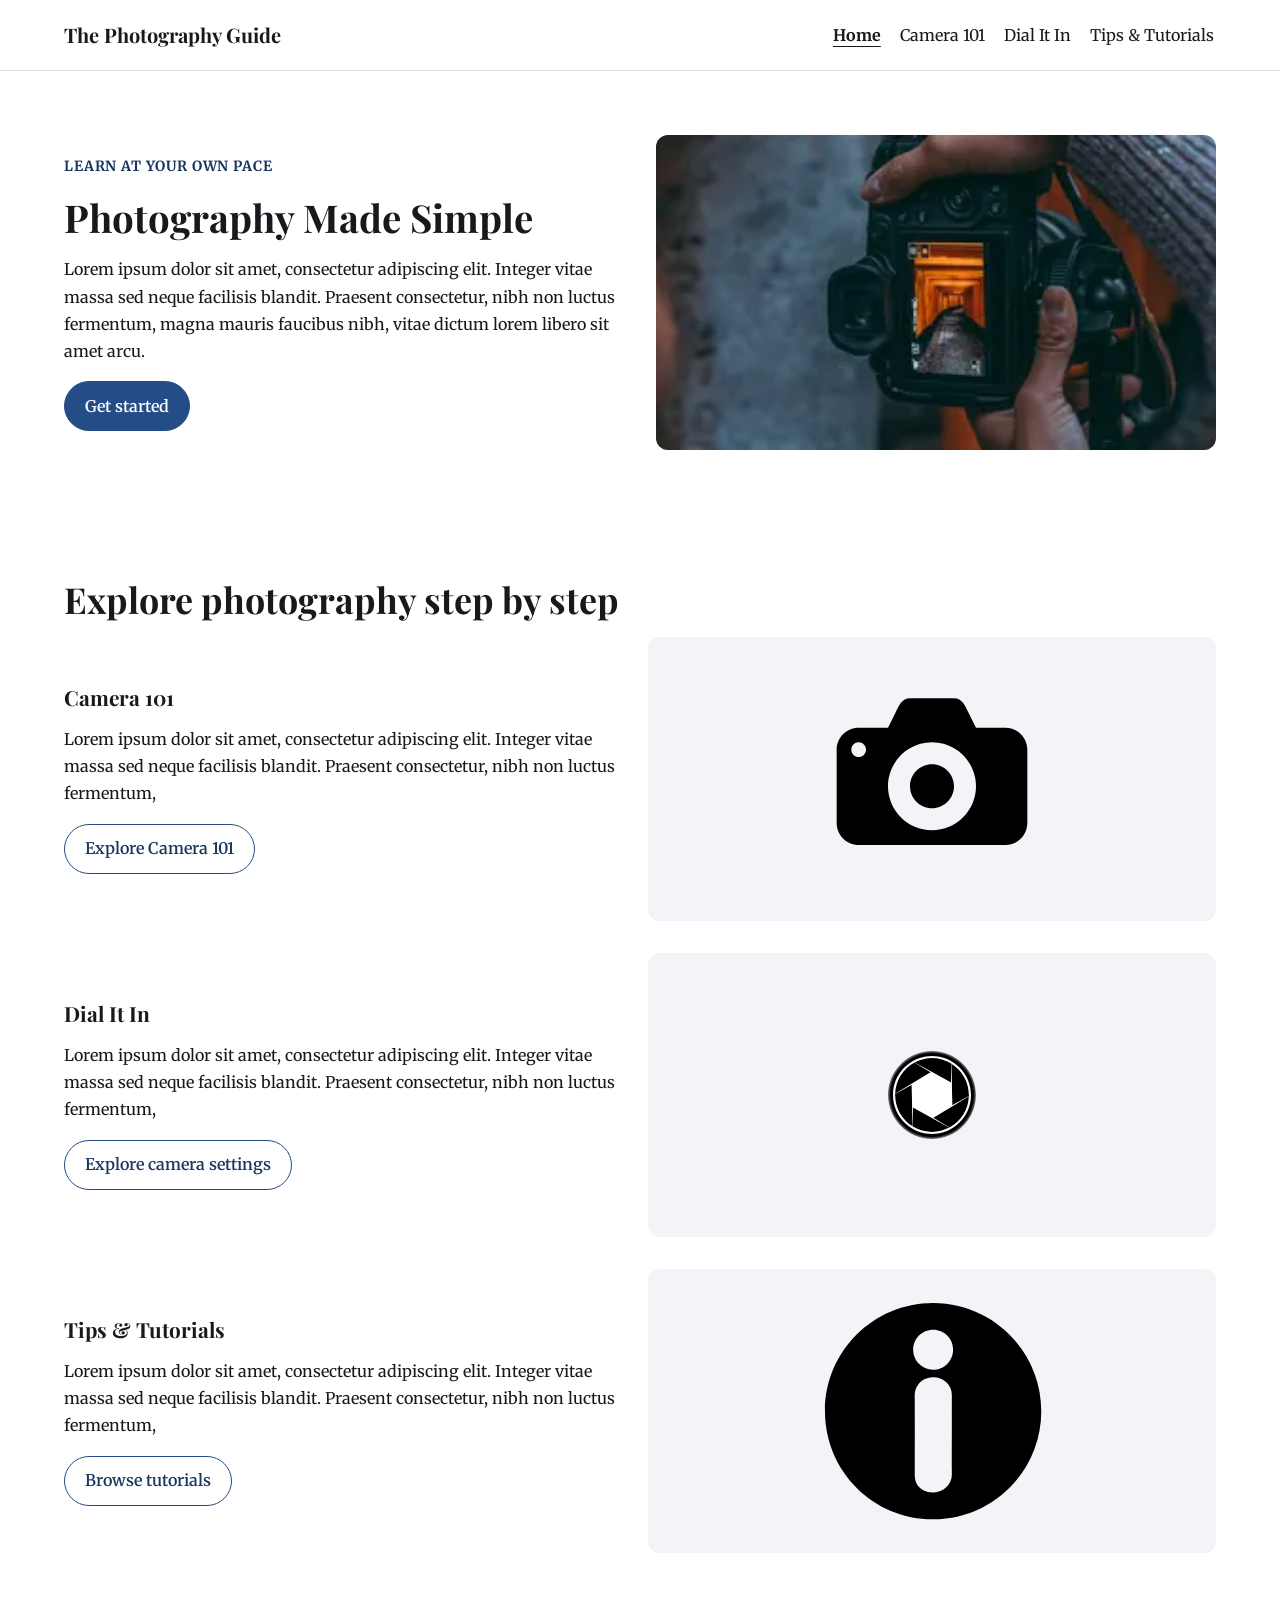
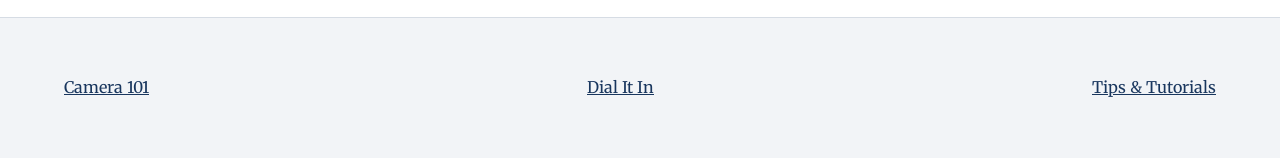
==== index.html @ 8467ba03 "Add files via upload" ====
<!DOCTYPE html>
<html lang="en">
<head>
  <meta charset="UTF-8">
  <meta name="viewport" content="width=device-width, initial-scale=1">
  <meta name="description" content="Learn photography fundamentals, camera settings, and practical techniques.">
  <title>Photography Made Simple | Home</title>
  <link rel="preconnect" href="https://fonts.googleapis.com">
  <link rel="preconnect" href="https://fonts.gstatic.com" crossorigin>
  <link href="https://fonts.googleapis.com/css2?family=Merriweather:wght@400;500;600;700&family=Playfair+Display:wght@400;600;700&display=swap" rel="stylesheet">
  <link rel="stylesheet" href="STYLESHEET.css">
</head>
<body>
  <a class="skip-link" href="#main-content">Skip to main content</a>
  <header class="site-header">
    <div class="page-container site-header-inner">
      <a class="site-logo" href="index.html">The Photography Guide</a>
      <nav class="main-navigation" aria-label="Main navigation">
        <ul class="navigation-links">
          <li><a class="navigation-link" href="index.html" aria-current="page">Home</a></li>
          <li><a class="navigation-link" href="camera-101.html">Camera 101</a></li>
          <li><a class="navigation-link" href="dial-it-in.html">Dial It In</a></li>
          <li><a class="navigation-link" href="tips-tutorials.html">Tips &amp; Tutorials</a></li>
        </ul>
      </nav>
    </div>
  </header>

  <main id="main-content" class="page-container">
    <section class="hero-section" aria-labelledby="home-title">
      <div class="hero-content">
        <div class="hero-copy">
          <p class="eyebrow">Learn at your own pace</p>
          <h1 id="home-title">Photography Made Simple</h1>
          <p>Lorem ipsum dolor sit amet, consectetur adipiscing elit. Integer vitae massa sed neque facilisis blandit. Praesent consectetur, nibh non luctus fermentum, magna mauris faucibus nibh, vitae dictum lorem libero sit amet arcu.</p>
          <a class="button" href="camera-101.html">Get started</a>
        </div>
        <picture class="hero-media">
          <source type="image/webp" srcset="assets/home-hero-480.webp 480w, assets/home-hero-960.webp 960w, assets/home-hero-1440.webp 1440w" sizes="(min-width: 1200px) 560px, (min-width: 768px) 46vw, calc(100vw - 32px)">
          <img class="content-image" src="assets/home-hero-1440.jpg" width="1440" height="500" alt="Person using a camera to photograph a scene" fetchpriority="high">
        </picture>
      </div>
    </section>

    <section class="content-section" aria-labelledby="explore-title">
      <h2 id="explore-title" class="section-heading">Explore photography step by step</h2>
      <div class="learning-sections">
        <article class="learning-card">
          <div class="learning-copy">
            <h3>Camera 101</h3>
            <p>Lorem ipsum dolor sit amet, consectetur adipiscing elit. Integer vitae massa sed neque facilisis blandit. Praesent consectetur, nibh non luctus fermentum, </p>
            <a class="button button-outline" href="camera-101.html">Explore Camera 101</a>
          </div>
          <div class="learning-media">
            <img 
            class="learning-image" 
            src="assets/camera-101.svg" 
            width="350" 
            height="250" 
            alt="" 
            loading="lazy" 
            decoding="async">
          </div>
        </article>

        <article class="learning-card">
          <div class="learning-copy">
            <h3>Dial It In</h3>
            <p>Lorem ipsum dolor sit amet, consectetur adipiscing elit. Integer vitae massa sed neque facilisis blandit. Praesent consectetur, nibh non luctus fermentum, </p>
            <a class="button button-outline" href="dial-it-in.html">Explore camera settings</a>
          </div>
          <div class="learning-media">
            <img 
            class="learning-image" 
            src="assets/dial-it-in.svg" 
            width="350" 
            height="250" 
            alt="" 
            loading="lazy" 
            decoding="async">
          </div>
        </article>

        <article class="learning-card">
          <div class="learning-copy">
            <h3>Tips &amp; Tutorials</h3>
            <p>Lorem ipsum dolor sit amet, consectetur adipiscing elit. Integer vitae massa sed neque facilisis blandit. Praesent consectetur, nibh non luctus fermentum, </p>
            <a class="button button-outline" href="tips-tutorials.html">Browse tutorials</a>
          </div>
          <div class="learning-media">
            <img 
            class="learning-image" 
            src="assets/tips.svg" 
            width="350" 
            height="250" 
            alt="" 
            loading="lazy" 
            decoding="async">
          </div>
        </article>
      </div>
    </section>
  </main>

  <footer class="site-footer">
    <div class="page-container">
      <nav aria-label="Footer navigation">
        <ul class="footer-links">
          <li><a href="camera-101.html">Camera 101</a></li>
          <li><a href="dial-it-in.html">Dial It In</a></li>
          <li><a href="tips-tutorials.html">Tips &amp; Tutorials</a></li>
        </ul>
      </nav>
    </div>
  </footer>
</body>
</html>
---- STYLESHEET.css ----
@layer reset, tokens, base, layout, components, utilities, states, overrides, print;

/* RESET */
@layer reset {
  *, *::before, *::after { 
    box-sizing: border-box; 
  }
  body, h1, h2, h3, p, figure { 
    margin: 0; 
  }
  img, video, svg { 
    display: block; 
    max-width: 100%; 
  }
  button, input, textarea, select { 
    font: inherit; 
  }
}

/* DESIGN VARIABLES */
@layer tokens {
  :root {
    --black: #17191d;
    --white: #fff;
    --grey: #f2f4f7;
    --dark-grey: #566171;
    --blue: #244c86;
    --dark-blue: #19365e;
    --body-font: 'Merriweather', Georgia, serif;
    --heading-font: 'Playfair Display', Georgia, serif;
    --space-small: .5rem;
    --space-medium: 1rem;
    --space-large: 2rem;
    --space-section: 4rem;
    --border-radius: .75rem;
  }
}

/* GENERAL STYLES */
@layer base {
  body { 
    background: var(--white); 
    color: var(--black); 
    font: 400 1rem/1.7 var(--body-font); 
  }
  h1, h2, h3 {
  font-family: var(--heading-font); 
  line-height: 1.2; 
}
  h1 { 
  font-size: clamp(2rem, 3vw, 2.75rem); 
}
  h2 { 
  font-size: clamp(1.4rem, 2.8vw, 2.25rem); 
}
  h3 { 
  font-size: 1.3rem; 
}
  p { 
  max-width: 65ch; 
}
  a { 
color: var(--dark-blue); 
}
.feature-title{
  font-size: 1.35rem;
  line-height: 1.3;
}
}

/* PAGE LAYOUTS */
@layer layout {
  .page-container { 
  width: min(100% - 2rem, 72rem); 
  margin-inline: auto; 
}
  .content-section { 
  padding-block: var(--space-large) var(--space-section); 
}
  .hero-section { 
  padding-block: 3rem 5rem; 
}
  .hero-content { 
  display: grid; 
  grid-template-columns: 1fr;
  align-items: center;
  gap: 2rem;
}
@media (min-width: 768px){
  .hero-content {
  grid-template-columns: 1fr 1fr;
  }
}
  .hero-copy { 
  display: grid; 
  justify-items: start; 
  gap: var(--space-medium); 
}
  .section-heading {
  margin-bottom: var(--space-medium); 
  }
  .learning-sections { 
    display: grid; 
    gap: 2rem; 
  }
  .learning-card { 
  display: grid; 
  gap: var(--space-medium); 
  align-items: center; 
}
  .learning-copy { 
    display: grid; 
    justify-items: start; 
    gap: var(--space-medium); 
  }
  @media (min-width: 768px) {
    .hero-section, .content-section { 
      padding-block: var(--space-section); 
    }
    .hero-content, .learning-card { 
      grid-template-columns: minmax(0, 1fr) minmax(0, 1fr); 
    }
  }
}

/* REUSABLE COMPONENTS */
@layer components {
  .site-header { 
    border-bottom: 1px solid #d6dce4; 
    background: var(--white); 
  }
  .site-header-inner { 
    display: flex; 
    flex-wrap: wrap; 
    align-items: center; 
    justify-content: space-between; 
    gap: var(--space-medium); 
    padding-block: 1rem; 
  }
  .site-logo { 
    font: 700 1.25rem/1.3 var(--heading-font); 
    color: var(--black); 
    text-decoration: none; 
  }
  .main-navigation { 
    width: 100%; 
  }
  .navigation-links { 
    display: flex; 
    flex-wrap: wrap; 
    gap: .25rem 1rem; 
    padding: 0; 
    margin: 0; 
    list-style: none; 
  }
  .navigation-link { 
    display: inline-block; 
    padding: .35rem .1rem; 
    color: var(--black); 
    text-decoration: none; 
  }
  .navigation-link[aria-current="page"] { 
    font-weight: 700; 
    text-decoration: underline; 
    text-underline-offset: .3em;
  }
  .eyebrow { 
    color: var(--dark-blue); 
    font-size: .875rem; 
    font-weight: 700;
    letter-spacing: .06em; 
    text-transform: uppercase; 
  }
  .hero-media { 
    display: block; 
    aspect-ratio: 16/9; 
    border-radius: var(--border-radius); 
    overflow: hidden; 
    background: var(--grey); 
  }
  .content-image { 
    width: 100%; 
    height: 100%; 
    object-fit: cover; 
  }
  .learning-media { 
    display: grid; 
    place-items: center; 
    min-width: 0; 
    aspect-ratio: 2/1; 
    border-radius: var(--border-radius); 
    background: var(--grey); 
    overflow: hidden; 
  }
  .learning-image { 
    width: min(60%, 220px); 
    height: auto; 
    max-height: 100%; 
    object-fit: contain; 
  }
  .button { 
    display: inline-flex; 
    align-items: center; 
    justify-content: center; 
    min-height: 44px; 
    padding: .65rem 1.25rem; 
    border: 1px solid var(--blue); 
    border-radius: 999px; 
    background: var(--blue); 
    color: var(--white); 
    font-weight: 600; 
    text-decoration: none; 
    cursor: pointer; 
  }
  .button-outline { 
    background: var(--white); 
    color: var(--dark-blue); 
  }
  .site-footer { 
    padding-block: 3.5rem; 
    border-top: 1px solid #d6dce4; 
    background: var(--grey); 
  }
  .footer-links { 
    display: flex; 
    flex-wrap: wrap; 
    justify-content: space-between; 
    gap: var(--space-medium); 
    padding: 0; 
    margin: 0; 
    list-style: none; 
  }
  @media (min-width: 768px) { 
    .main-navigation { width: auto; } 
  }
  @media (max-width: 767px) { 
    .footer-links { flex-direction: column; align-items: flex-start; } 
  }
}

/* HELPER CLASSES */
@layer utilities {
  .visually-hidden { 
    position: absolute; 
    width: 1px; 
    height: 1px; 
    padding: 0; 
    margin: -1px; 
    overflow: hidden; 
    clip-path: inset(50%); 
    white-space: nowrap; 
    border: 0; 
  }
}

/* INTERACTIVE STATES */
@layer states {
  :where(a, button, input, textarea, select):focus-visible { 
    outline: 3px solid var(--blue); 
    outline-offset: 3px; 
  }
  .button:hover { 
    background: var(--dark-blue); 
    color: var(--white); 
  }
  .button-outline:hover { 
    background: var(--grey); 
    color: var(--dark-blue); 
  }
  .navigation-link:hover { 
    color: var(--blue); 
  }
  @media (prefers-reduced-motion: reduce) {
    *, *::before, *::after { 
      animation-duration: .01ms !important; 
      animation-iteration-count: 1 !important; 
      transition-duration: .01ms !important; 
      scroll-behavior: auto !important; 
    }
  }
}

@layer overrides {}

/* PRINT STYLES */
@layer print {
  @media print {
    @page { margin: 16mm; }
    body { 
      background: white; 
      color: black; 
      font: 11pt/1.5 Georgia, serif; 
    }
    .site-header, .site-footer, .button { 
      display: none !important; 
    }
    .page-container { 
      width: 100%; 
      max-width: none; 
    }
    .hero-content, .learning-card { 
      display: block; 
    }
    .hero-section, .content-section { 
      padding-block: 0; 
    }
    h1, h2, h3 { 
      break-after: avoid; 
    }
    img, .learning-card { 
      break-inside: avoid; 
    }
  }
}


/* Accessibility additions */
@layer overrides {
 .skip-link { 
  position:absolute; 
  z-index:1000; 
  top:-10rem; 
  left:1rem; 
  padding:.75rem 1rem; 
  background:#fff; 
  color:#19365e; 
  border:3px solid #19365e; 
}
 .skip-link:focus { 
  top:1rem; 
}
 .content-reading { 
  max-width:75ch; 
  margin-inline:auto; 
}
 .content-reading h2 { 
  margin-top:2rem; 
  margin-bottom:.75rem; 
}
 .content-reading h3 { 
  margin-top:1.25rem; 
  margin-bottom:.5rem; 
}
 .content-reading p, .content-reading ul { 
  margin-bottom:1rem; 
}
 .content-reading li { 
  margin-bottom:.5rem; 
}
 .page-intro { 
  padding-block:2rem; 
}
 .diagram-note { 
  border-inline-start:4px solid var(--blue); 
  padding:1rem; 
  background:var(--grey); 
  margin-block:1.5rem; }
 .responsive-media { 
  width:100%; 
  height:auto; 
}
 .navigation-link[aria-current="page"] { 
  text-decoration:underline; 
  text-underline-offset:.3em; 
  font-weight:700; 
}
 :where(a,button):focus-visible { 
  outline:3px solid #19365e; 
  outline-offset:4px; 
}
 @media(max-width:767px) { 
  .site-header-inner { flex-wrap:wrap; } 
  .navigation-links { flex-wrap:wrap; } 
}
}

/* Media layouts */
@layer overrides {
 .asset-figure {
  margin:1.5rem 0;
}
 .asset-figure img {
  display:block;
  max-width:100%;
  width:auto;
  height:auto;
  max-height:32rem;
  object-fit:contain;
  background:#f3f5f7;
}
 .asset-figure figcaption {
  font-size:.9rem;
  line-height:1.6;
  margin-top:.5rem;
}
 .video-wrapper {
  position:relative;
  aspect-ratio:16/9;
  width:100%;
  background:#162638;
  margin-block:1rem;
}
 .video-wrapper iframe {
  position:absolute;
  inset:0;
  width:100%;
  height:100%;
  border:0;
}
 .video-fallback {
  overflow-wrap:anywhere;
}
 .content-reading section {
  padding-block:1rem 2rem;
  border-bottom:1px solid #d5dce4;
}
 .content-reading {
  padding-bottom:3rem;
}
 .content-reading a {
  text-decoration-thickness:2px;
  text-underline-offset:.18em;
}
 @media (prefers-reduced-motion: reduce) {
  .asset-figure img {animation:none!important;}
}
}
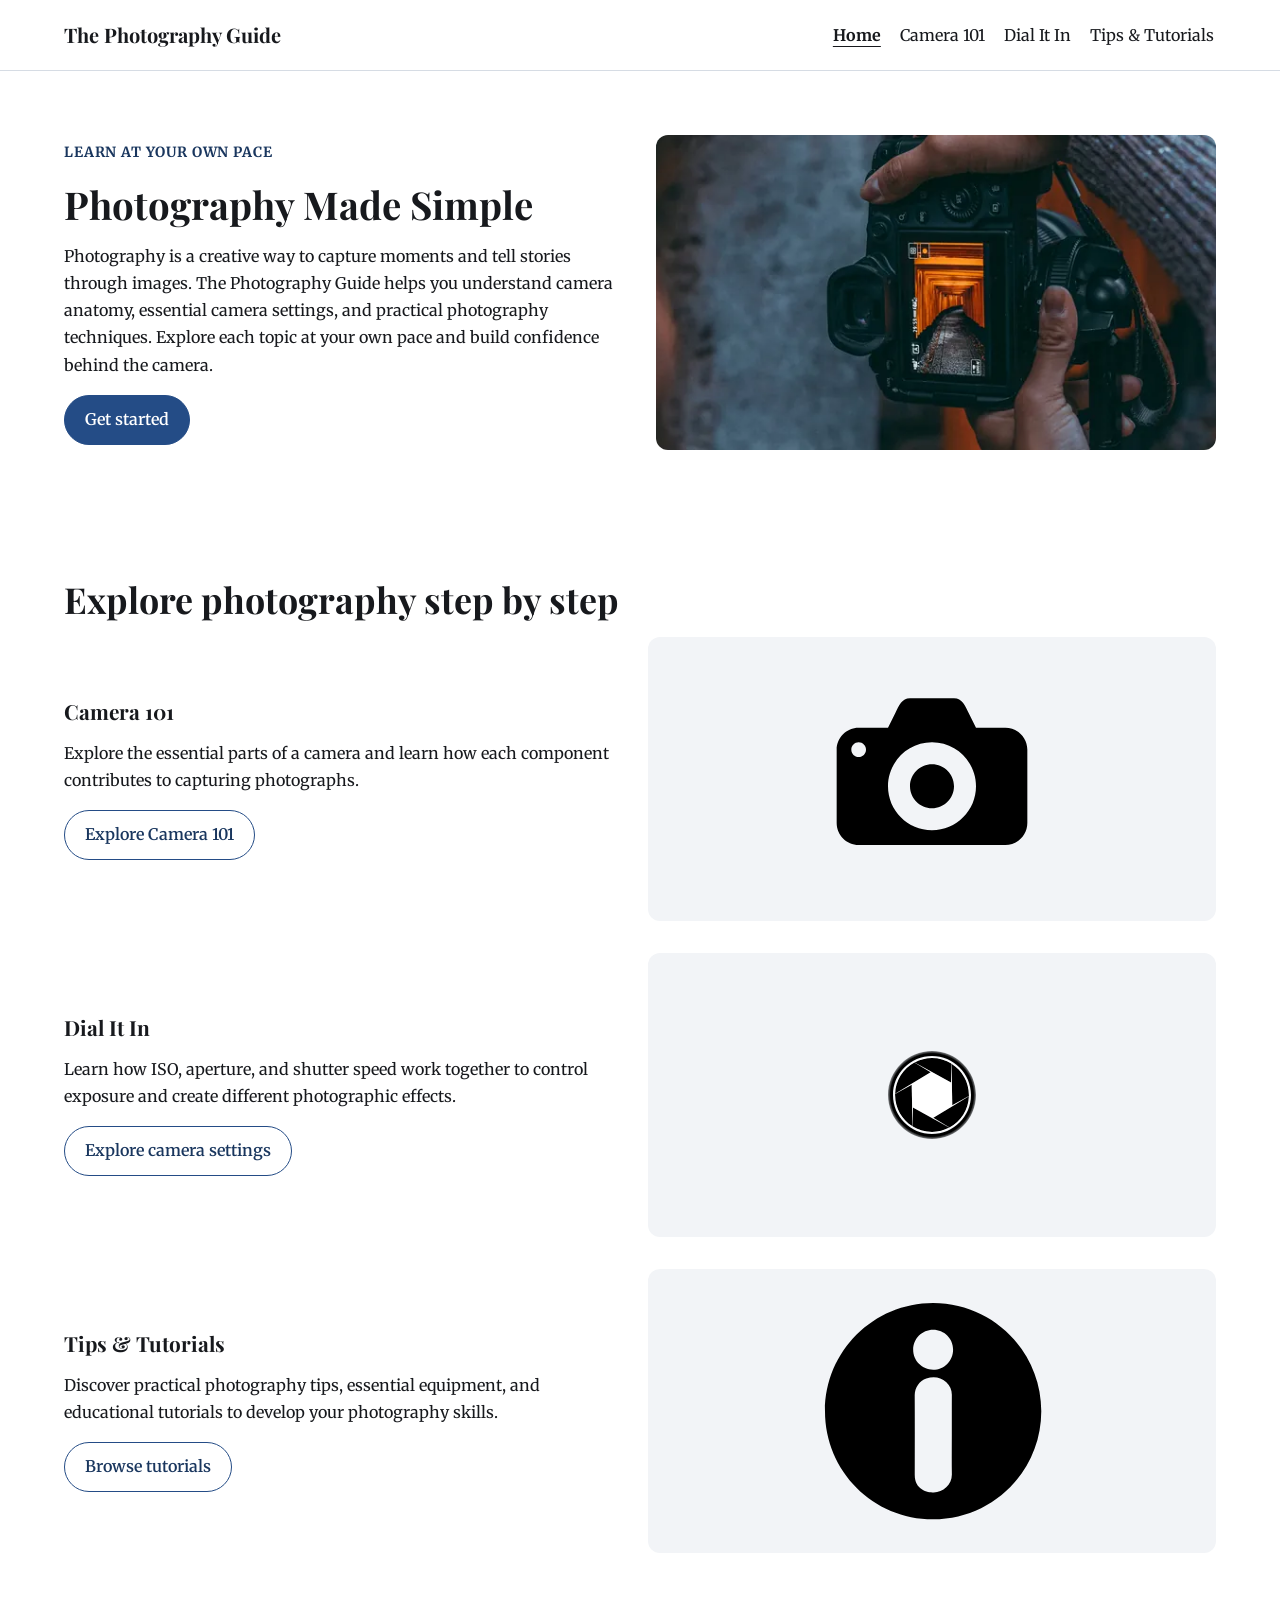
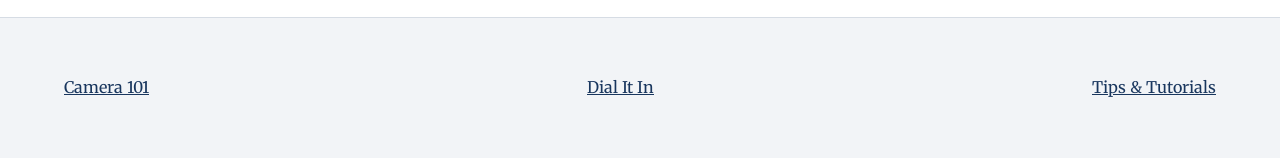
==== commit 865072c4: "updated code and files" ====
--- a/index.html
+++ b/index.html
@@ -3,12 +3,33 @@
 <head>
   <meta charset="UTF-8">
   <meta name="viewport" content="width=device-width, initial-scale=1">
-  <meta name="description" content="Learn photography fundamentals, camera settings, and practical techniques.">
-  <title>Photography Made Simple | Home</title>
+  <meta name="description" content="Learn photography fundamentals, explore camera anatomy, understand exposure settings, and discover practical photography tips and tutorials.">
+  <title>Photography Made Simple | The Photography Guide</title>
   <link rel="preconnect" href="https://fonts.googleapis.com">
   <link rel="preconnect" href="https://fonts.gstatic.com" crossorigin>
   <link href="https://fonts.googleapis.com/css2?family=Merriweather:wght@400;500;600;700&family=Playfair+Display:wght@400;600;700&display=swap" rel="stylesheet">
   <link rel="stylesheet" href="STYLESHEET.css">
+  <script type="application/ld+json">
+{
+  "@context": "https://schema.org",
+  "@type": "WebSite",
+  "name": "The Photography Guide",
+  "description": "An educational photography website that introduces camera anatomy, exposure settings, and practical photography tips and tutorials.",
+  "inLanguage": "en"
+}
+</script>
+<!-- Open Graph social metadata -->
+<meta property="og:title" content="Photography Made Simple | The Photography Guide">
+<meta property="og:description" content="Learn photography fundamentals, explore camera anatomy, understand exposure settings, and discover practical photography tips and tutorials.">
+<meta property="og:type" content="website">
+<meta property="og:site_name" content="The Photography Guide">
+
+<!-- Social image metadata -->
+<meta property="og:image" content="assets/home-hero-1440.jpg">
+<meta property="og:image:width" content="1440">
+<meta property="og:image:height" content="500">
+
+<!-- Adding public og:url and absolute og:image URL after publication -->
 </head>
 <body>
   <a class="skip-link" href="#main-content">Skip to main content</a>
@@ -32,7 +53,7 @@
         <div class="hero-copy">
           <p class="eyebrow">Learn at your own pace</p>
           <h1 id="home-title">Photography Made Simple</h1>
-          <p>Lorem ipsum dolor sit amet, consectetur adipiscing elit. Integer vitae massa sed neque facilisis blandit. Praesent consectetur, nibh non luctus fermentum, magna mauris faucibus nibh, vitae dictum lorem libero sit amet arcu.</p>
+          <p>Photography is a creative way to capture moments and tell stories through images. The Photography Guide helps you understand camera anatomy, essential camera settings, and practical photography techniques. Explore each topic at your own pace and build confidence behind the camera.</p>
           <a class="button" href="camera-101.html">Get started</a>
         </div>
         <picture class="hero-media">
@@ -48,7 +69,7 @@
         <article class="learning-card">
           <div class="learning-copy">
             <h3>Camera 101</h3>
-            <p>Lorem ipsum dolor sit amet, consectetur adipiscing elit. Integer vitae massa sed neque facilisis blandit. Praesent consectetur, nibh non luctus fermentum, </p>
+            <p>Explore the essential parts of a camera and learn how each component contributes to capturing photographs.</p>
             <a class="button button-outline" href="camera-101.html">Explore Camera 101</a>
           </div>
           <div class="learning-media">
@@ -66,7 +87,7 @@
         <article class="learning-card">
           <div class="learning-copy">
             <h3>Dial It In</h3>
-            <p>Lorem ipsum dolor sit amet, consectetur adipiscing elit. Integer vitae massa sed neque facilisis blandit. Praesent consectetur, nibh non luctus fermentum, </p>
+            <p>Learn how ISO, aperture, and shutter speed work together to control exposure and create different photographic effects.</p>
             <a class="button button-outline" href="dial-it-in.html">Explore camera settings</a>
           </div>
           <div class="learning-media">
@@ -84,7 +105,7 @@
         <article class="learning-card">
           <div class="learning-copy">
             <h3>Tips &amp; Tutorials</h3>
-            <p>Lorem ipsum dolor sit amet, consectetur adipiscing elit. Integer vitae massa sed neque facilisis blandit. Praesent consectetur, nibh non luctus fermentum, </p>
+            <p>Discover practical photography tips, essential equipment, and educational tutorials to develop your photography skills.</p>
             <a class="button button-outline" href="tips-tutorials.html">Browse tutorials</a>
           </div>
           <div class="learning-media">
--- a/STYLESHEET.css
+++ b/STYLESHEET.css
@@ -349,6 +349,17 @@
 }
  .page-intro { 
   padding-block:2rem; 
+  padding-bottom: 0;
+}
+.page-intro h1 {
+  margin-bottom: 1rem;
+}
+.page-intro + section {
+  padding-top: 0;
+  margin-top: .5rem;
+}
+.page-intro + section > .asset-figure:first-child {
+    margin-top: 0;
 }
  .diagram-note { 
   border-inline-start:4px solid var(--blue); 
